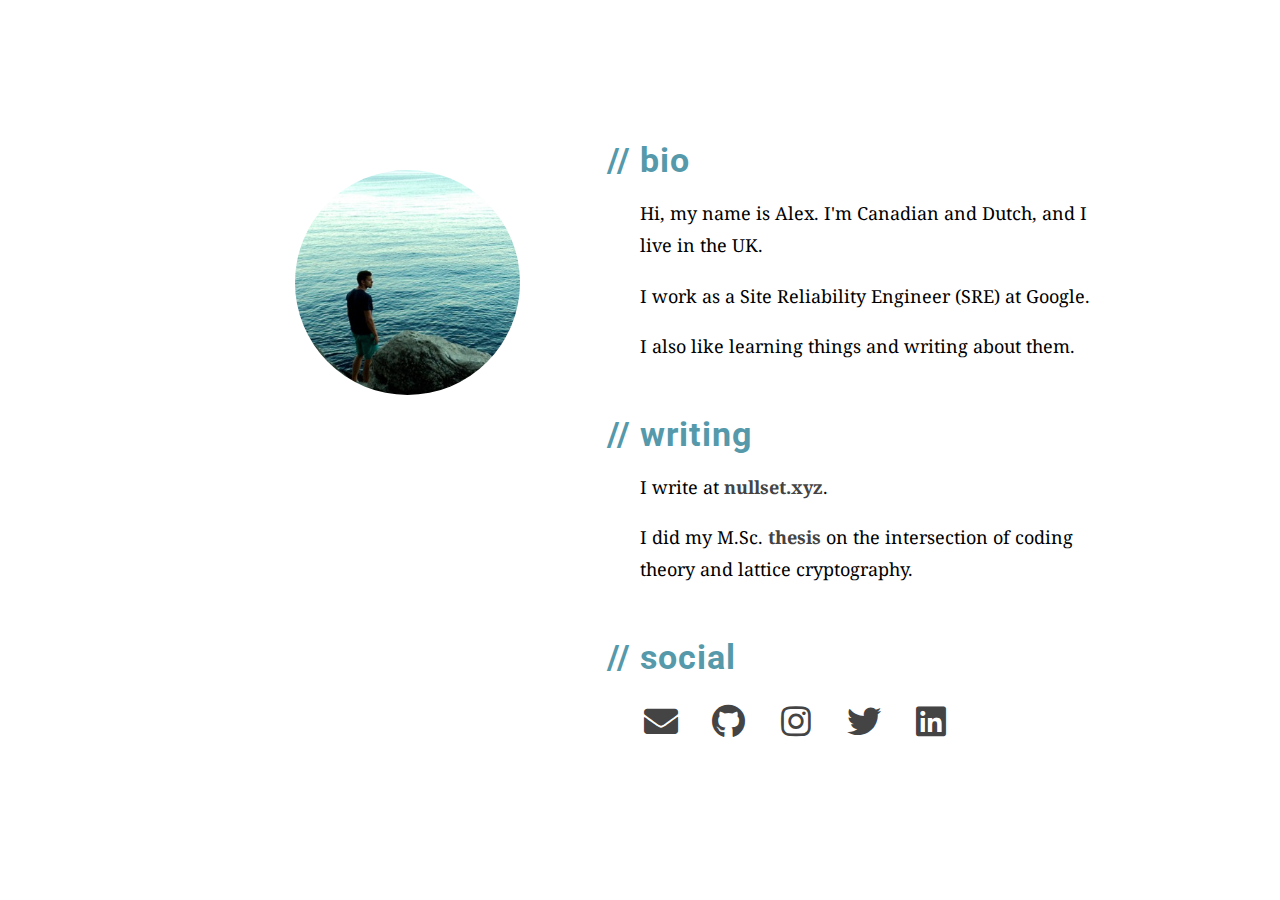
==== site/index.html @ 465de76d "Move contents into site directory." ====
<!DOCTYPE html>
<html>
<head>
  <meta charset="utf-8" />

  <title>alexvp</title>

  <link href="styles.css" rel="stylesheet" type="text/css" />
  <link href='https://fonts.googleapis.com/css?family=Droid+Serif:400,400italic,700,700italic|Roboto:700' rel='stylesheet' type='text/css'>
  <link href="https://use.fontawesome.com/releases/v5.0.2/css/all.css" rel="stylesheet" type='text/css'>
</head>

<body>

<div class="content">

<div class="left">
  <img alt="me" src="pic.jpg" />
</div>

<div class="right">
  <h1>// bio</h1>
  <p>Hi, my name is Alex. I'm Canadian and Dutch, and I live in the UK.</p>
  <p>I work as a Site Reliability Engineer (SRE) at Google.</p>
  <p>I also like learning things and writing about them.</p>

  <h2>// writing</h2>
  <p>I write at <a href="https://nullset.xyz">nullset.xyz</a>.</p>
  <p>I did my M.Sc. <a href="https://eprint.iacr.org/2016/1050">thesis</a> on the intersection of coding theory and lattice cryptography.</p>

  <h2>// social</h2>
  <ul class="social">
    <li><a href="mailto:avanpoppelen@gmail.com"><span class="fas fa-envelope fa-fw"></span></a></li>
    <li><a href="https://github.com/avanpo"><span class="fab fa-github fa-fw"></span></a></li>
    <li><a href="https://instagram.com/avanpo"><span class="fab fa-instagram fa-fw"></span></a></li>
    <li><a href="https://twitter.com/alexvp"><span class="fab fa-twitter fa-fw"></span></a></li>
    <li><a href="https://www.linkedin.com/in/avanpoppelen"><span class="fab fa-linkedin fa-fw"></span></a></li>
  </ul>
</div>

</div>

</body>
</html>
---- site/styles.css ----
/* resets */
* {
  margin: 0;
  padding: 0;
  font-size: 100%;
  font-weight: normal;
  vertical-align: baseline;
  border: 0;
  outline: 0;
  background: transparent;
}

ol, ul {
  list-style: none;
}

blockquote, q {
  quotes: none;
}

table {
  border-collapse: collapse;
  border-spacing: 0;
}

/* general styles */

body {
  font-family: 'Droid Serif', 'Georgia', serif;
  font-size: 18px;
  text-rendering: optimizeLegibility;
  color #444;
  background: #fff;
}

h1, h2, h3 {
  margin: 0 0 0.5em -33px;
  font-family: 'Roboto', 'Helvetica Neue', sans-serif;
  font-size: 34px;
  font-weight: bold;
  letter-spacing: 1px;
  color: #59a;
}

h2, h3 {
  margin: 1.5em 0 0.5em -33px;
}

p, ul {
  margin: 0 0 1em 0;
  line-height: 180%;
}

a:link, a:visited {
  font-weight: bold;
  text-decoration: none;
  color: #444;
}

a:hover {
  color: #59a;
}

/* structure */

div.content {
  width: 900px;
  margin: 0 auto;
  padding: 140px 0;
}

div.left {
  float: left;
  width: 330px;
  text-align: right;
}

div.left img {
  width: 225px;
  margin-top: 30px;
  border-radius: 50%;
}

div.right {
  float: right;
  width: 450px;
  height: 338px;
}

ul.social {
  padding: 10px 0;
}

ul.social li {
  display: inline;
  margin: 0 20px 0 0;
  font-size: 34px;
}
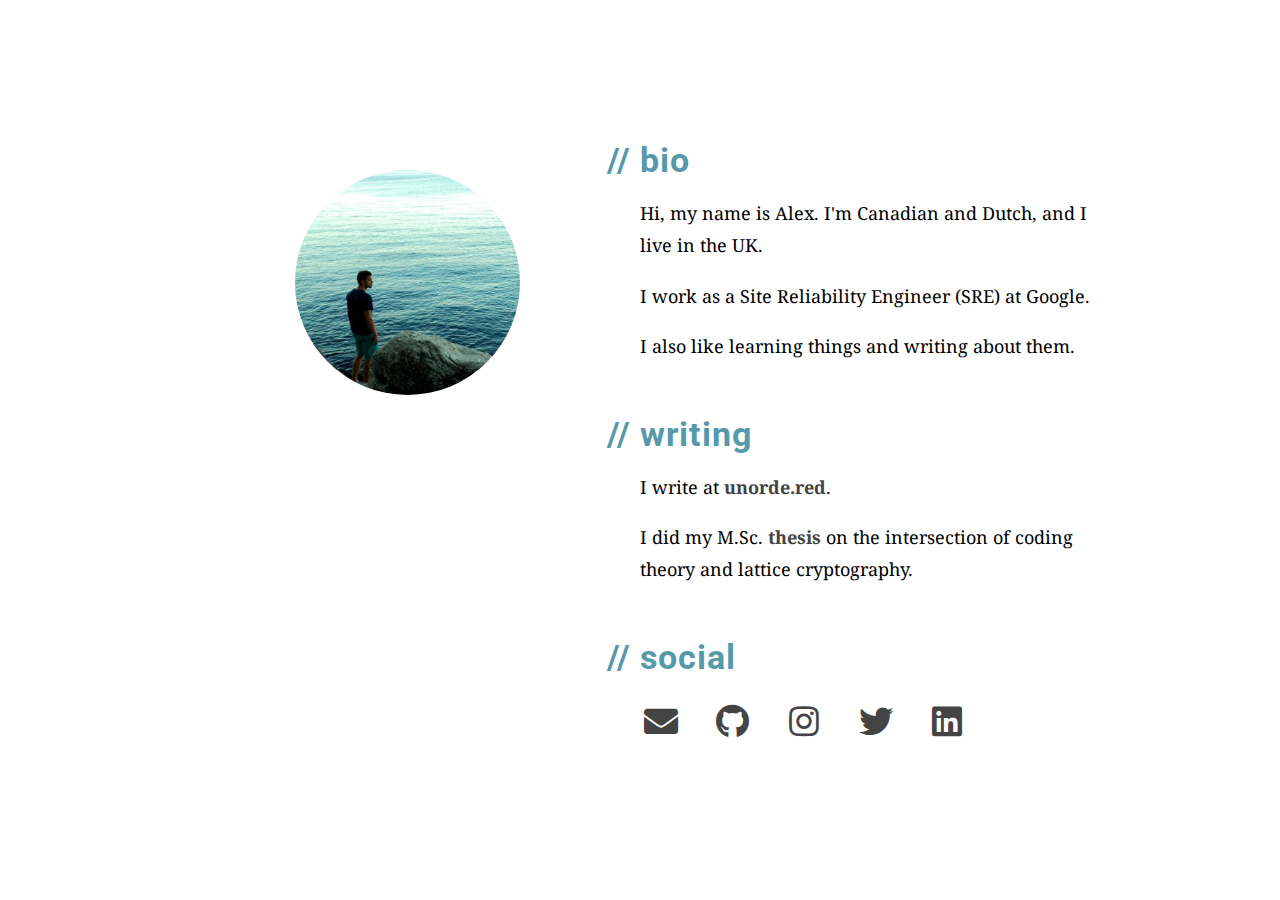
==== commit d83db041: "Update blog link." ====
--- a/site/index.html
+++ b/site/index.html
@@ -1,44 +1,74 @@
 <!DOCTYPE html>
 <html>
-<head>
-  <meta charset="utf-8" />
+  <head>
+    <meta charset="utf-8" />
 
-  <title>alexvp</title>
+    <title>alexvp</title>
 
-  <link href="styles.css" rel="stylesheet" type="text/css" />
-  <link href='https://fonts.googleapis.com/css?family=Droid+Serif:400,400italic,700,700italic|Roboto:700' rel='stylesheet' type='text/css'>
-  <link href="https://use.fontawesome.com/releases/v5.0.2/css/all.css" rel="stylesheet" type='text/css'>
-</head>
+    <link href="/styles.css" rel="stylesheet" type="text/css" />
+    <link
+      href="https://fonts.googleapis.com/css?family=Droid+Serif:400,400italic,700,700italic|Roboto:700"
+      rel="stylesheet"
+      type="text/css"
+    />
+    <link
+      href="https://use.fontawesome.com/releases/v5.0.2/css/all.css"
+      rel="stylesheet"
+      type="text/css"
+    />
+  </head>
 
-<body>
+  <body>
+    <div class="content">
+      <div class="left">
+        <img alt="me" src="/pic.jpg" />
+      </div>
 
-<div class="content">
+      <div class="right">
+        <h1>// bio</h1>
+        <p>
+          Hi, my name is Alex. I'm Canadian and Dutch, and I live in the UK.
+        </p>
+        <p>I work as a Site Reliability Engineer (SRE) at Google.</p>
+        <p>I also like learning things and writing about them.</p>
 
-<div class="left">
-  <img alt="me" src="pic.jpg" />
-</div>
+        <h2>// writing</h2>
+        <p>I write at <a href="https://unorde.red">unorde.red</a>.</p>
+        <p>
+          I did my M.Sc.
+          <a href="https://eprint.iacr.org/2016/1050">thesis</a> on the
+          intersection of coding theory and lattice cryptography.
+        </p>
 
-<div class="right">
-  <h1>// bio</h1>
-  <p>Hi, my name is Alex. I'm Canadian and Dutch, and I live in the UK.</p>
-  <p>I work as a Site Reliability Engineer (SRE) at Google.</p>
-  <p>I also like learning things and writing about them.</p>
-
-  <h2>// writing</h2>
-  <p>I write at <a href="https://nullset.xyz">nullset.xyz</a>.</p>
-  <p>I did my M.Sc. <a href="https://eprint.iacr.org/2016/1050">thesis</a> on the intersection of coding theory and lattice cryptography.</p>
-
-  <h2>// social</h2>
-  <ul class="social">
-    <li><a href="mailto:avanpoppelen@gmail.com"><span class="fas fa-envelope fa-fw"></span></a></li>
-    <li><a href="https://github.com/avanpo"><span class="fab fa-github fa-fw"></span></a></li>
-    <li><a href="https://instagram.com/avanpo"><span class="fab fa-instagram fa-fw"></span></a></li>
-    <li><a href="https://twitter.com/alexvp"><span class="fab fa-twitter fa-fw"></span></a></li>
-    <li><a href="https://www.linkedin.com/in/avanpoppelen"><span class="fab fa-linkedin fa-fw"></span></a></li>
-  </ul>
-</div>
-
-</div>
-
-</body>
+        <h2>// social</h2>
+        <ul class="social">
+          <li>
+            <a href="mailto:avanpoppelen@gmail.com"
+              ><span class="fas fa-envelope fa-fw"></span
+            ></a>
+          </li>
+          <li>
+            <a href="https://github.com/avanpo"
+              ><span class="fab fa-github fa-fw"></span
+            ></a>
+          </li>
+          <li>
+            <a href="https://instagram.com/avanpo"
+              ><span class="fab fa-instagram fa-fw"></span
+            ></a>
+          </li>
+          <li>
+            <a href="https://twitter.com/alexvp"
+              ><span class="fab fa-twitter fa-fw"></span
+            ></a>
+          </li>
+          <li>
+            <a href="https://www.linkedin.com/in/avanpoppelen"
+              ><span class="fab fa-linkedin fa-fw"></span
+            ></a>
+          </li>
+        </ul>
+      </div>
+    </div>
+  </body>
 </html>
--- a/styles.css
+++ b/styles.css
@@ -0,0 +1,98 @@
+/* resets */
+* {
+  margin: 0;
+  padding: 0;
+  font-size: 100%;
+  font-weight: normal;
+  vertical-align: baseline;
+  border: 0;
+  outline: 0;
+  background: transparent;
+}
+
+ol, ul {
+  list-style: none;
+}
+
+blockquote, q {
+  quotes: none;
+}
+
+table {
+  border-collapse: collapse;
+  border-spacing: 0;
+}
+
+/* general styles */
+
+body {
+  font-family: 'Droid Serif', 'Georgia', serif;
+  font-size: 18px;
+  text-rendering: optimizeLegibility;
+  color #444;
+  background: #fff;
+}
+
+h1, h2, h3 {
+  margin: 0 0 0.5em -33px;
+  font-family: 'Roboto', 'Helvetica Neue', sans-serif;
+  font-size: 34px;
+  font-weight: bold;
+  letter-spacing: 1px;
+  color: #59a;
+}
+
+h2, h3 {
+  margin: 1.5em 0 0.5em -33px;
+}
+
+p, ul {
+  margin: 0 0 1em 0;
+  line-height: 180%;
+}
+
+a:link, a:visited {
+  font-weight: bold;
+  text-decoration: none;
+  color: #444;
+}
+
+a:hover {
+  color: #59a;
+}
+
+/* structure */
+
+div.content {
+  width: 900px;
+  margin: 0 auto;
+  padding: 140px 0;
+}
+
+div.left {
+  float: left;
+  width: 330px;
+  text-align: right;
+}
+
+div.left img {
+  width: 225px;
+  margin-top: 30px;
+  border-radius: 50%;
+}
+
+div.right {
+  float: right;
+  width: 450px;
+  height: 338px;
+}
+
+ul.social {
+  padding: 10px 0;
+}
+
+ul.social li {
+  display: inline;
+  margin: 0 20px 0 0;
+  font-size: 34px;
+}
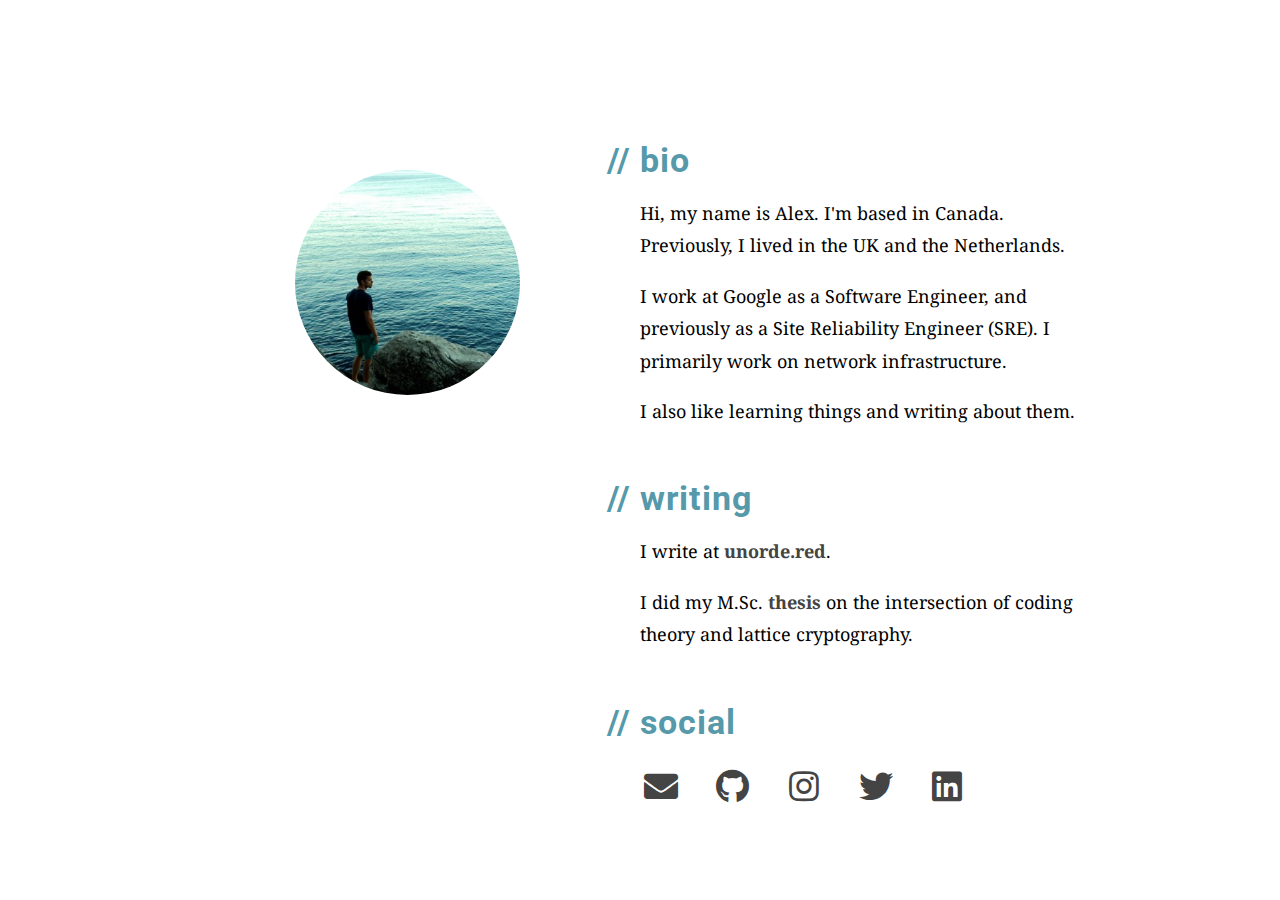
==== commit 4a27e2e7: "Update personal details." ====
--- a/site/index.html
+++ b/site/index.html
@@ -27,9 +27,14 @@
       <div class="right">
         <h1>// bio</h1>
         <p>
-          Hi, my name is Alex. I'm Canadian and Dutch, and I live in the UK.
+          Hi, my name is Alex. I'm based in Canada. Previously, I lived in the
+          UK and the Netherlands.
         </p>
-        <p>I work as a Site Reliability Engineer (SRE) at Google.</p>
+        <p>
+          I work at Google as a Software Engineer, and previously as a Site
+          Reliability Engineer (SRE). I primarily work on network
+          infrastructure.
+        </p>
         <p>I also like learning things and writing about them.</p>
 
         <h2>// writing</h2>
